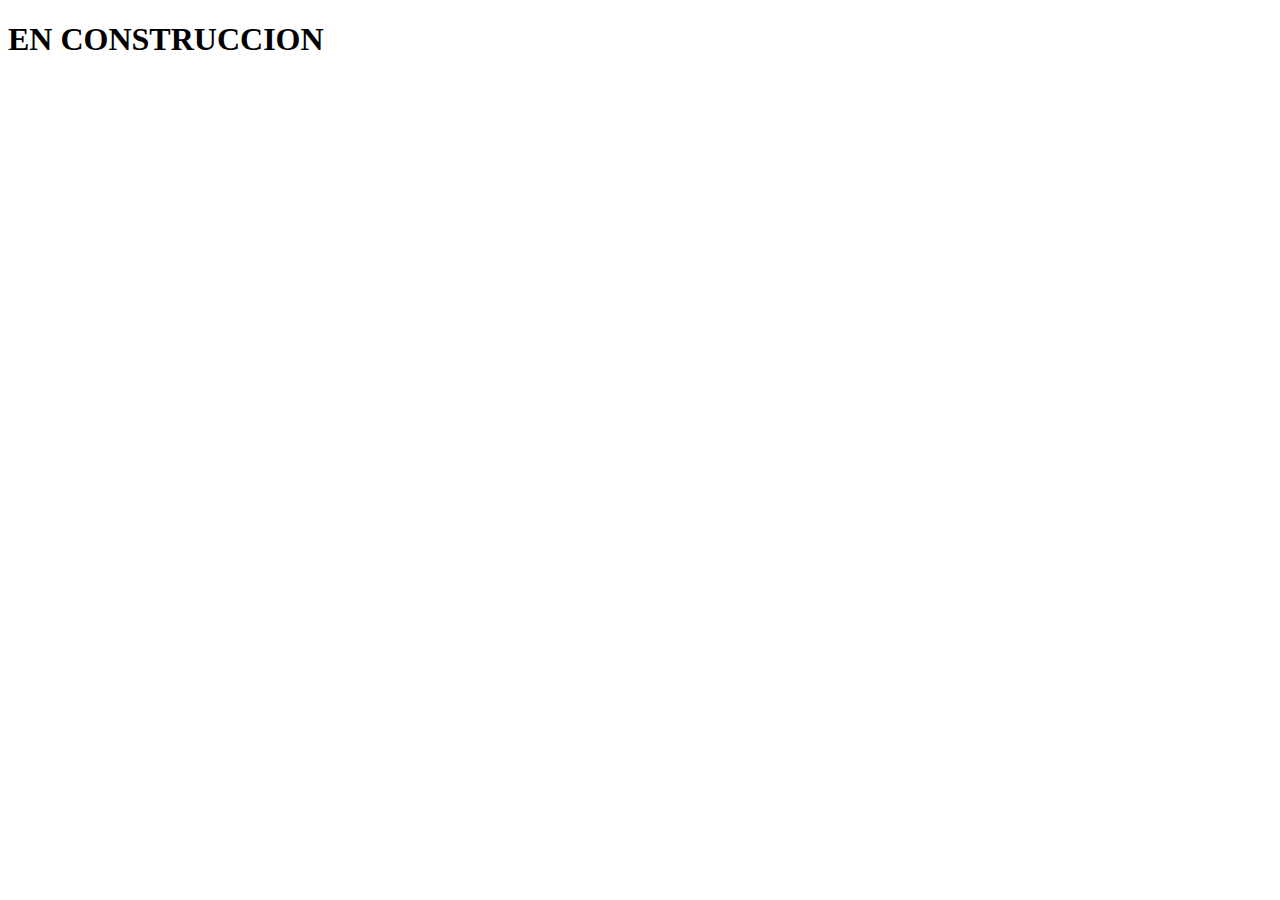
==== index.html @ 44f58c7f "Create index.html" ====
<!DOCTYPE html>
<html lang="es">

<head>
   <meta charset="UTF-8">
   <meta http-equiv="X-UA-Compatible" content="IE=edge">
   <meta name="viewport" content="width=device-width, initial-scale=1.0">
   <title>Document</title>
</head>

<body>
   <h1>EN CONSTRUCCION</h1>
</body>

</html>
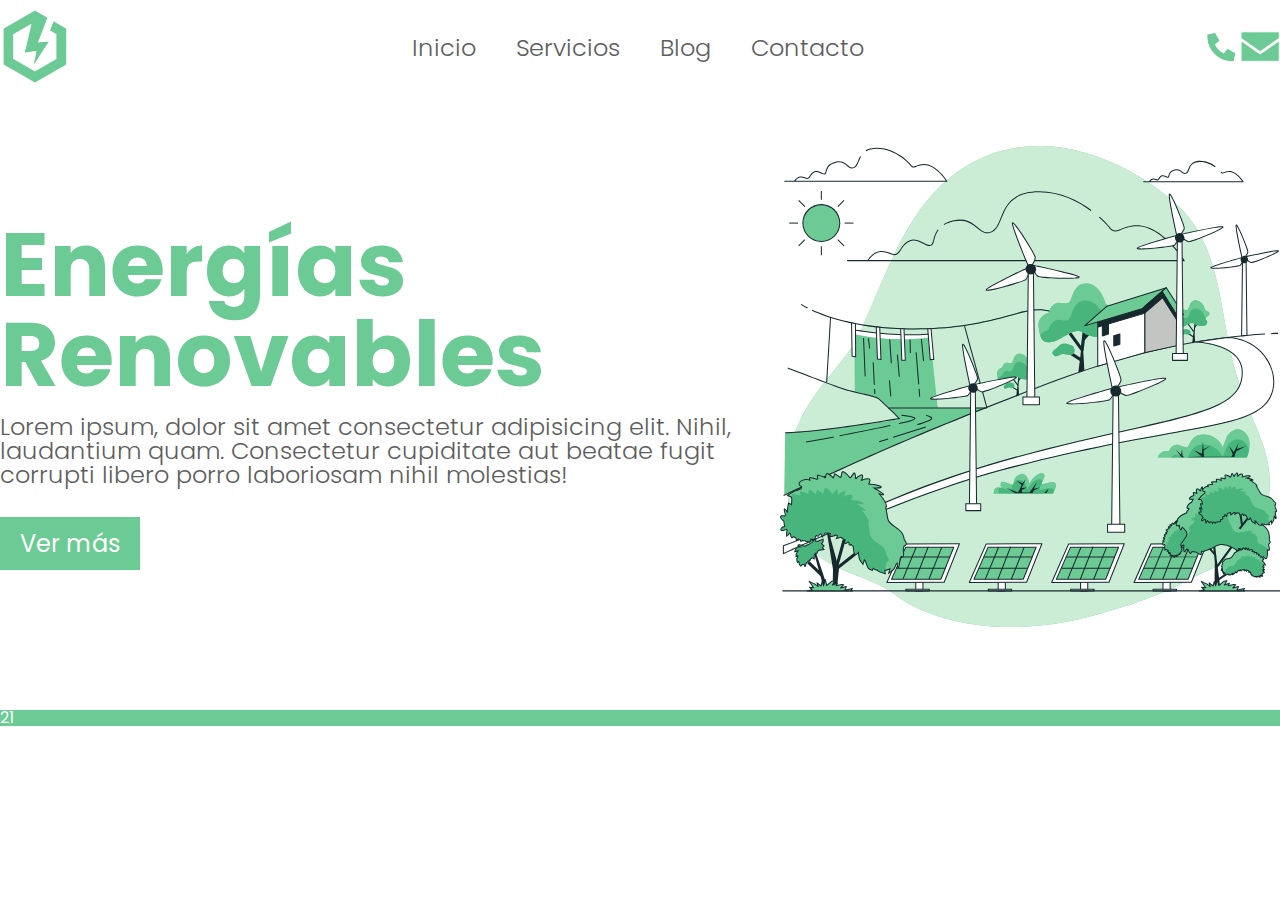
==== commit 0c674a84: "Agregando pagina principal" ====
--- a/index.html
+++ b/index.html
@@ -5,11 +5,48 @@
    <meta charset="UTF-8">
    <meta http-equiv="X-UA-Compatible" content="IE=edge">
    <meta name="viewport" content="width=device-width, initial-scale=1.0">
-   <title>Document</title>
+   <title>Energías Renovables</title>
+   <link rel="stylesheet" href="reset.css">
+   <link rel="preconnect" href="https://fonts.googleapis.com">
+   <link rel="preconnect" href="https://fonts.gstatic.com" crossorigin>
+   <link href="https://fonts.googleapis.com/css2?family=Poppins:wght@300;400;700&display=swap" rel="stylesheet">
+   <link rel="stylesheet" href="style.css">
+   <link rel="shortcut icon" href="./img/logo-final.png" type="image/x-icon">
 </head>
 
 <body>
-   <h1>EN CONSTRUCCION</h1>
+   <nav class="nav-container">
+      <a href="./index.html"><img src="./img/logo-final.png" alt="logo-principal" width="70px"></a>
+      <ul class="nav-list">
+         <li><a class="nav-link" href="./index.html">Inicio</a></li>
+         <li><a class="nav-link" href="#">Servicios</a></li>
+         <li><a class="nav-link" href="./blog.html">Blog</a></li>
+         <li><a class="nav-link" href="#">Contacto</a></li>
+      </ul>
+      <div>
+         <a href="#"><img src="./img/ico-tel.png" alt="telefono" width="30px"></a>
+         <a href="#"><img src="./img/ico-mail.png" alt="email" width="40px"></a>
+      </div>
+   </nav>
+
+   <main>
+      <section class="principal-container">
+         <div>
+            <h1 class="titulo-principal">Energías Renovables</h1>
+            <h2 class="titulo-secundario">Lorem ipsum, dolor sit amet consectetur adipisicing elit. Nihil, laudantium quam. Consectetur cupiditate aut beatae fugit corrupti libero porro laboriosam nihil molestias!</h2>
+            <a class="boton" href="#">Ver más</a>
+         </div>
+         <div>
+            <img class="img-principal" src="./img/eco.svg" alt="energia-renovable">
+         </div>
+      </section>
+      <section class="servicios-container">
+         <div>
+            <h1>21</h1>
+         </div>
+      </section>
+   </main>
+
 </body>
 
 </html>--- a/style.css
+++ b/style.css
@@ -0,0 +1,77 @@
+body {
+   margin: 0 auto;
+   width: 1280px;
+   font-family: 'Poppins', sans-serif;
+}
+
+:root {
+   --color-primario: #6CCB94;
+   --color-secundario: #5D5D5D;
+   --color-hover: #48b67c;
+}
+
+.nav-container {
+   display: flex;
+   align-items: center;
+   justify-content: space-between;
+   margin-top: 10px;
+}
+
+.nav-list {
+   display: flex;
+   font-size: 24px;
+   font-weight: 300;
+   list-style: none;
+}
+
+.nav-link {
+   text-decoration: none;
+   margin: 0 20px;
+   color: var(--color-secundario);
+}
+
+.nav-link:hover {
+   color: var(--color-hover);
+}
+
+.principal-container {
+   display: flex;
+   align-items: center;
+   margin: 60px 0 80px;
+}
+
+.titulo-principal {
+   color: var(--color-primario);
+   font-size: 90px;
+   font-weight: 700;
+   margin-bottom: 15px;
+}
+
+.titulo-secundario {
+   color: var(--color-secundario);
+   font-size: 24px;
+   font-weight: 300;
+   margin-bottom: 45px;
+}
+
+.boton {
+   background-color: var(--color-primario);
+   color: white;
+   border: none;
+   padding: 10px 20px;
+   font-size: 24px;
+   text-decoration: none;
+}
+
+.boton:hover {
+   background-color: var(--color-hover);
+}
+
+.img-principal {
+   width: 500px;
+}
+
+.servicios-container {
+   color: white;
+   background-color: var(--color-primario);
+}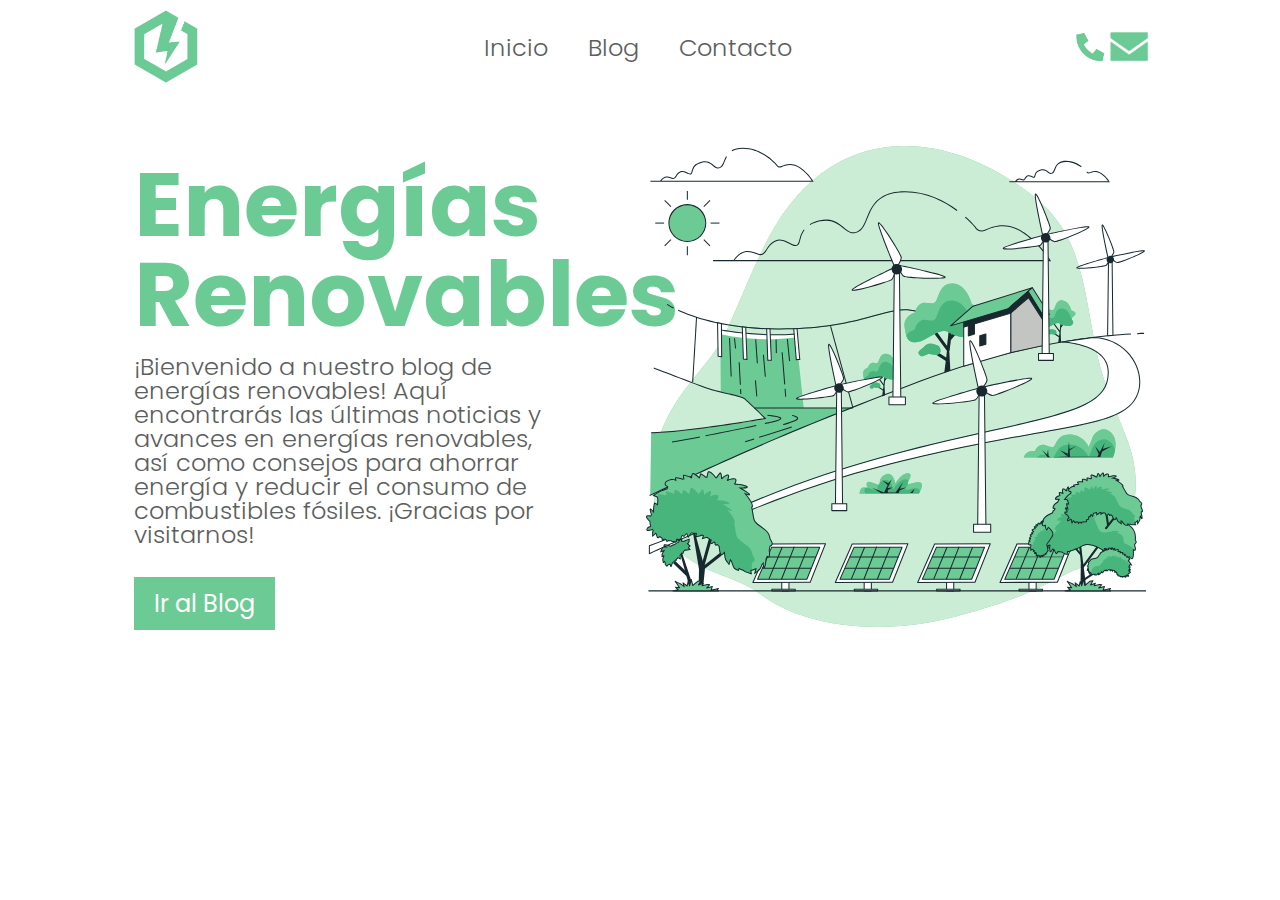
==== commit c3724dd8: "Terminando pagina principal" ====
--- a/index.html
+++ b/index.html
@@ -19,9 +19,8 @@
       <a href="./index.html"><img src="./img/logo-final.png" alt="logo-principal" width="70px"></a>
       <ul class="nav-list">
          <li><a class="nav-link" href="./index.html">Inicio</a></li>
-         <li><a class="nav-link" href="#">Servicios</a></li>
          <li><a class="nav-link" href="./blog.html">Blog</a></li>
-         <li><a class="nav-link" href="#">Contacto</a></li>
+         <li><a class="nav-link" href="./contacto.html">Contacto</a></li>
       </ul>
       <div>
          <a href="#"><img src="./img/ico-tel.png" alt="telefono" width="30px"></a>
@@ -31,20 +30,16 @@
 
    <main>
       <section class="principal-container">
-         <div>
+         <div class="texto">
             <h1 class="titulo-principal">Energías Renovables</h1>
-            <h2 class="titulo-secundario">Lorem ipsum, dolor sit amet consectetur adipisicing elit. Nihil, laudantium quam. Consectetur cupiditate aut beatae fugit corrupti libero porro laboriosam nihil molestias!</h2>
-            <a class="boton" href="#">Ver más</a>
+            <h2 class="titulo-secundario">¡Bienvenido a nuestro blog de energías renovables! Aquí encontrarás las últimas noticias y avances en energías renovables, así como consejos para ahorrar energía y reducir el consumo de combustibles fósiles. ¡Gracias por visitarnos!</h2>
+            <a class="boton" href="./blog.html">Ir al Blog</a>
          </div>
-         <div>
+         <div class="imagen">
             <img class="img-principal" src="./img/eco.svg" alt="energia-renovable">
          </div>
       </section>
-      <section class="servicios-container">
-         <div>
-            <h1>21</h1>
-         </div>
-      </section>
+      <br>
    </main>
 
 </body>
--- a/style.css
+++ b/style.css
@@ -1,6 +1,4 @@
 body {
-   margin: 0 auto;
-   width: 1280px;
    font-family: 'Poppins', sans-serif;
 }
 
@@ -10,10 +8,14 @@
    --color-hover: #48b67c;
 }
 
+.nav-link .activo {
+   color: var(--color-hover);
+}
+
 .nav-container {
    display: flex;
    align-items: center;
-   justify-content: space-between;
+   justify-content: space-around;
    margin-top: 10px;
 }
 
@@ -37,7 +39,12 @@
 .principal-container {
    display: flex;
    align-items: center;
+   justify-content: center;
    margin: 60px 0 80px;
+}
+
+.texto {
+   width: 40%;
 }
 
 .titulo-principal {
@@ -52,6 +59,7 @@
    font-size: 24px;
    font-weight: 300;
    margin-bottom: 45px;
+   padding-right: 100px;
 }
 
 .boton {
@@ -70,8 +78,3 @@
 .img-principal {
    width: 500px;
 }
-
-.servicios-container {
-   color: white;
-   background-color: var(--color-primario);
-}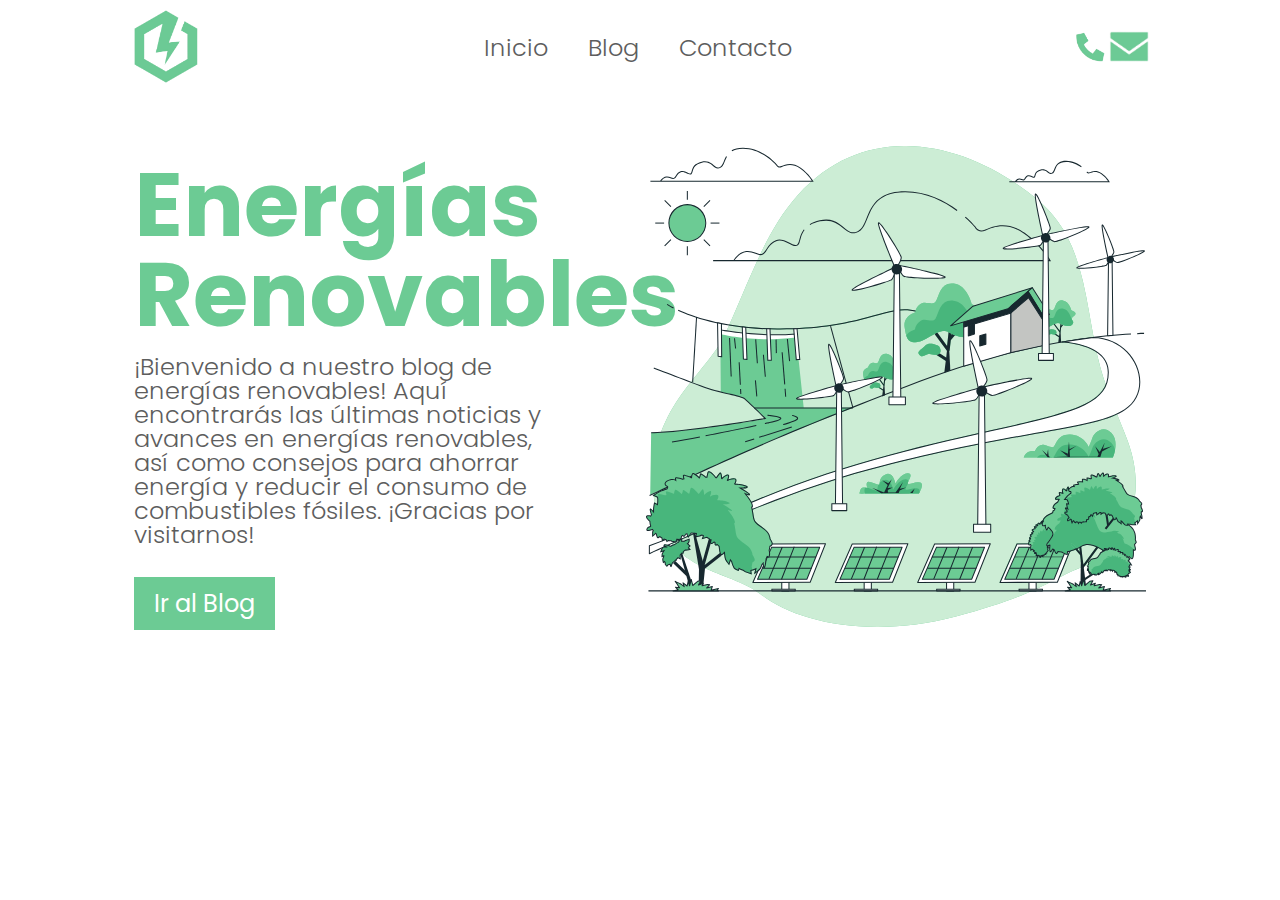
==== commit 0a620203: "Modificando estructura del proyecto" ====
--- a/index.html
+++ b/index.html
@@ -6,11 +6,11 @@
    <meta http-equiv="X-UA-Compatible" content="IE=edge">
    <meta name="viewport" content="width=device-width, initial-scale=1.0">
    <title>Energías Renovables</title>
-   <link rel="stylesheet" href="reset.css">
+   <link rel="stylesheet" href="./css/reset.css">
    <link rel="preconnect" href="https://fonts.googleapis.com">
    <link rel="preconnect" href="https://fonts.gstatic.com" crossorigin>
    <link href="https://fonts.googleapis.com/css2?family=Poppins:wght@300;400;700&display=swap" rel="stylesheet">
-   <link rel="stylesheet" href="style.css">
+   <link rel="stylesheet" href="./css/index.css">
    <link rel="shortcut icon" href="./img/logo-final.png" type="image/x-icon">
 </head>
 
--- a/css/index.css
+++ b/css/index.css
@@ -0,0 +1,80 @@
+body {
+   font-family: 'Poppins', sans-serif;
+}
+
+:root {
+   --color-primario: #6CCB94;
+   --color-secundario: #5D5D5D;
+   --color-hover: #48b67c;
+}
+
+.nav-link .activo {
+   color: var(--color-hover);
+}
+
+.nav-container {
+   display: flex;
+   align-items: center;
+   justify-content: space-around;
+   margin-top: 10px;
+}
+
+.nav-list {
+   display: flex;
+   font-size: 24px;
+   font-weight: 300;
+   list-style: none;
+}
+
+.nav-link {
+   text-decoration: none;
+   margin: 0 20px;
+   color: var(--color-secundario);
+}
+
+.nav-link:hover {
+   color: var(--color-hover);
+}
+
+.principal-container {
+   display: flex;
+   align-items: center;
+   justify-content: center;
+   margin: 60px 0 80px;
+}
+
+.texto {
+   width: 40%;
+}
+
+.titulo-principal {
+   color: var(--color-primario);
+   font-size: 90px;
+   font-weight: 700;
+   margin-bottom: 15px;
+}
+
+.titulo-secundario {
+   color: var(--color-secundario);
+   font-size: 24px;
+   font-weight: 300;
+   margin-bottom: 45px;
+   padding-right: 100px;
+}
+
+.boton {
+   background-color: var(--color-primario);
+   color: white;
+   border: none;
+   padding: 10px 20px;
+   font-size: 24px;
+   text-decoration: none;
+}
+
+.boton:hover {
+   background-color: var(--color-hover);
+}
+
+.img-principal {
+   width: 500px;
+}
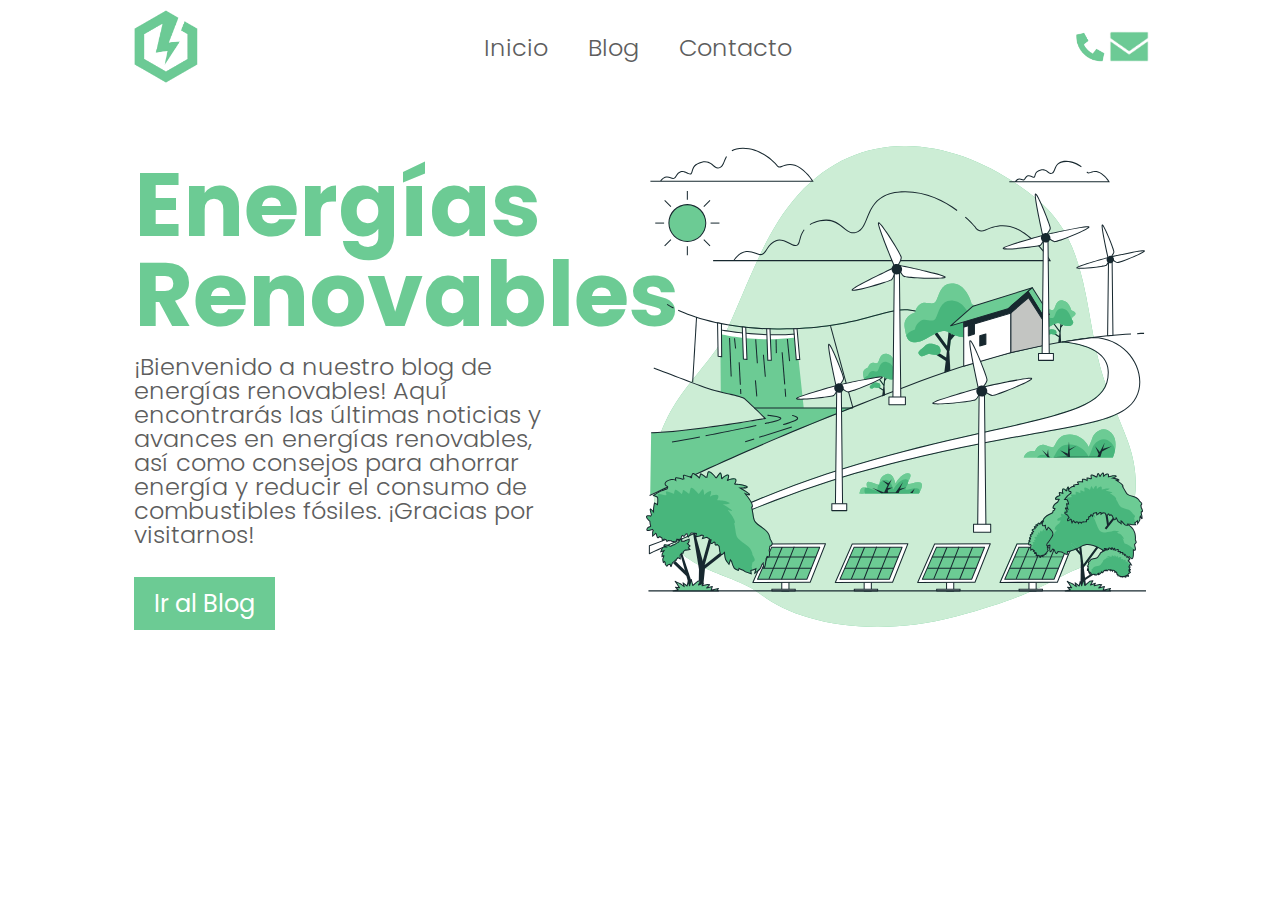
==== commit 9e7eab1f: "Mejorando estructura del proyecto" ====
--- a/index.html
+++ b/index.html
@@ -6,11 +6,13 @@
    <meta http-equiv="X-UA-Compatible" content="IE=edge">
    <meta name="viewport" content="width=device-width, initial-scale=1.0">
    <title>Energías Renovables</title>
-   <link rel="stylesheet" href="./css/reset.css">
    <link rel="preconnect" href="https://fonts.googleapis.com">
    <link rel="preconnect" href="https://fonts.gstatic.com" crossorigin>
    <link href="https://fonts.googleapis.com/css2?family=Poppins:wght@300;400;700&display=swap" rel="stylesheet">
-   <link rel="stylesheet" href="./css/index.css">
+   <link rel="stylesheet" href="./css/reset.css">
+   <link rel="stylesheet" href="./css/fuente-color.css">
+   <link rel="stylesheet" href="./css/navbar.css">
+   <link rel="stylesheet" href="./css/principal.css">
    <link rel="shortcut icon" href="./img/logo-final.png" type="image/x-icon">
 </head>
 
--- a/css/fuente-color.css
+++ b/css/fuente-color.css
@@ -0,0 +1,9 @@
+body {
+   font-family: 'Poppins', sans-serif;
+}
+
+:root {
+   --color-primario: #6CCB94;
+   --color-secundario: #5D5D5D;
+   --color-hover: #48b67c;
+}
--- a/css/navbar.css
+++ b/css/navbar.css
@@ -0,0 +1,23 @@
+.nav-container {
+   display: flex;
+   align-items: center;
+   justify-content: space-around;
+   margin-top: 10px;
+}
+
+.nav-list {
+   display: flex;
+   font-size: 24px;
+   font-weight: 300;
+   list-style: none;
+}
+
+.nav-link {
+   text-decoration: none;
+   margin: 0 20px;
+   color: var(--color-secundario);
+}
+
+.nav-link:hover {
+   color: var(--color-hover);
+}--- a/css/principal.css
+++ b/css/principal.css
@@ -0,0 +1,42 @@
+.principal-container {
+   display: flex;
+   align-items: center;
+   justify-content: center;
+   margin: 60px 0 80px;
+}
+
+.texto {
+   width: 40%;
+}
+
+.titulo-principal {
+   color: var(--color-primario);
+   font-size: 90px;
+   font-weight: 700;
+   margin-bottom: 15px;
+}
+
+.titulo-secundario {
+   color: var(--color-secundario);
+   font-size: 24px;
+   font-weight: 300;
+   margin-bottom: 45px;
+   padding-right: 100px;
+}
+
+.boton {
+   background-color: var(--color-primario);
+   color: white;
+   border: none;
+   padding: 10px 20px;
+   font-size: 24px;
+   text-decoration: none;
+}
+
+.boton:hover {
+   background-color: var(--color-hover);
+}
+
+.img-principal {
+   width: 500px;
+}
